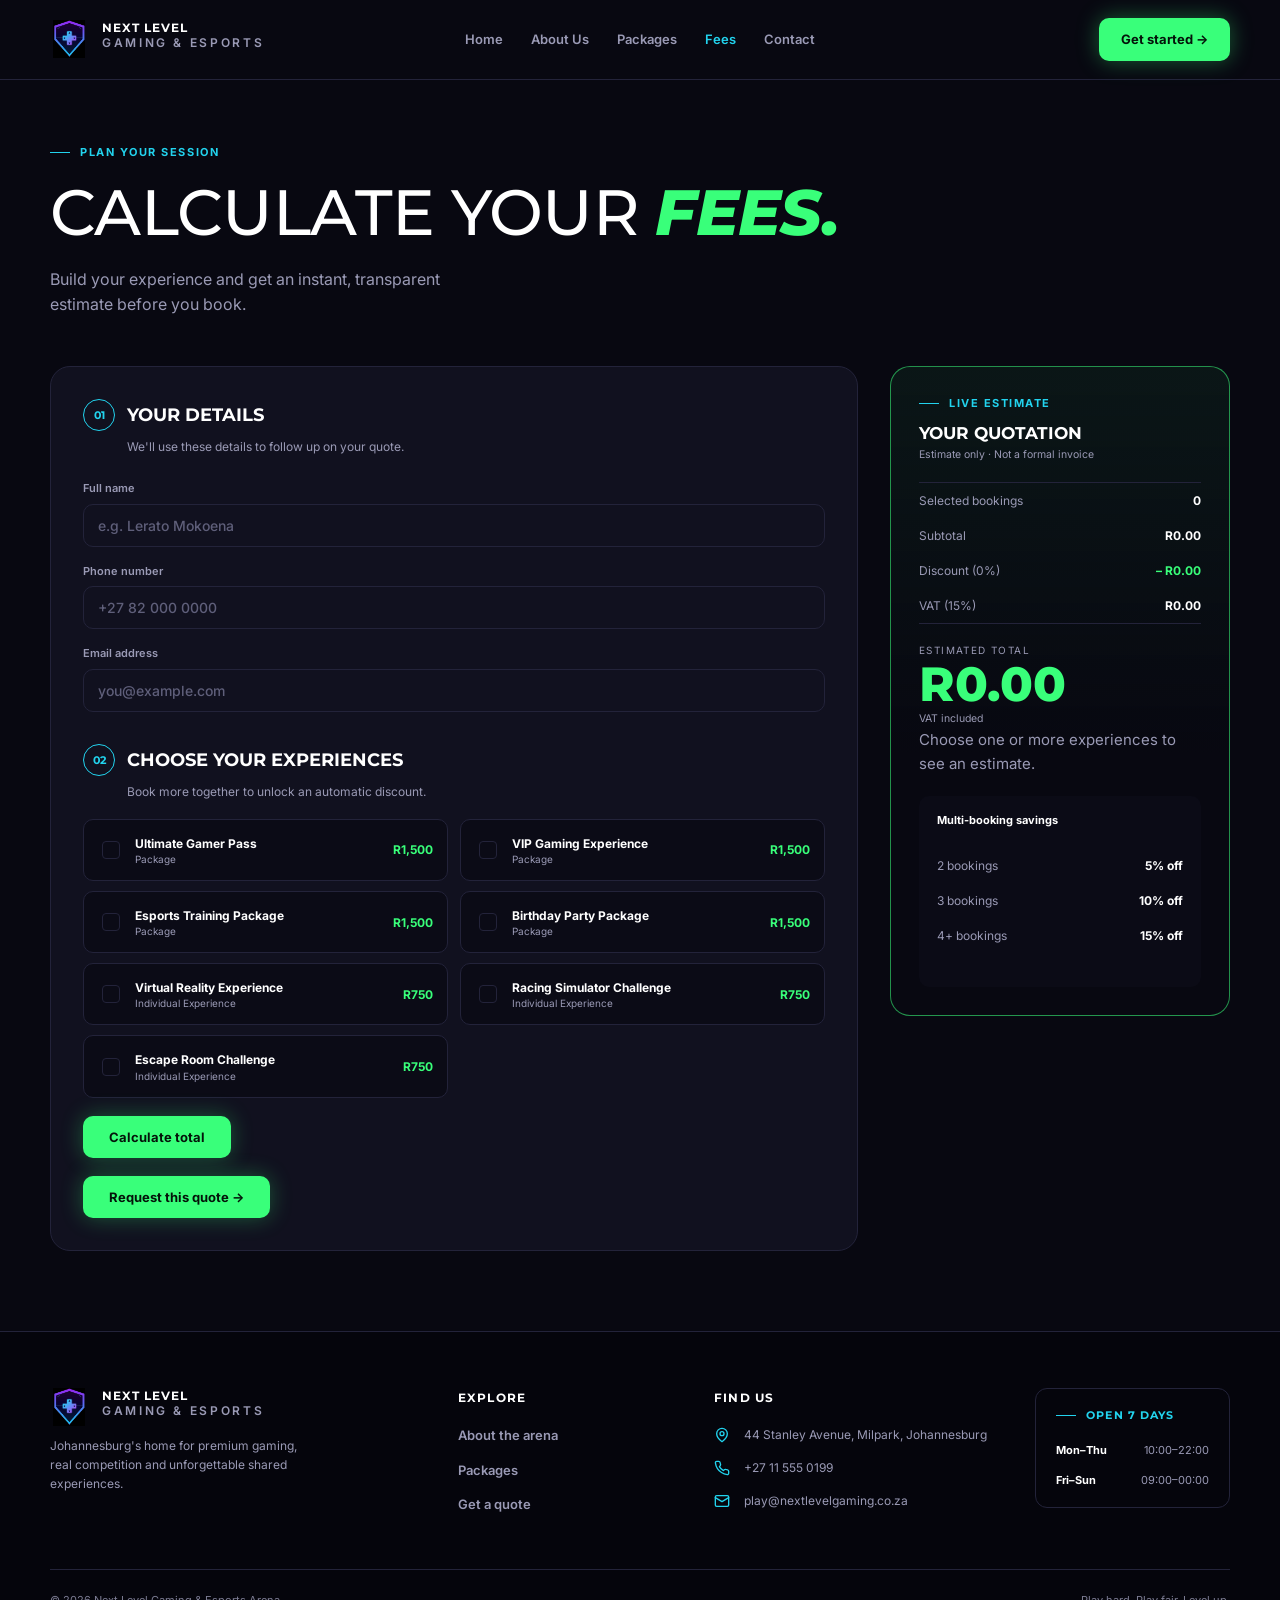
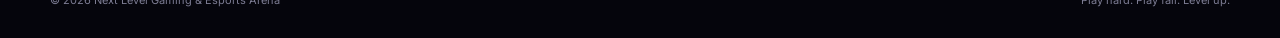
==== Website/fees.html @ 8eacd1ee "Mmmm" ====
<!DOCTYPE html>
<html lang="en">
<head>
    <meta charset="UTF-8">
    <meta name="viewport" content="width=device-width, initial-scale=1.0">
    <title>Calculate Your Fees | Next Level Gaming &amp; Esports Arena</title>
    <link rel="preconnect" href="https://fonts.googleapis.com">
    <link rel="preconnect" href="https://fonts.gstatic.com" crossorigin>
    <link href="https://fonts.googleapis.com/css2?family=Inter:wght@400;500;600&amp;family=Montserrat:ital,wght@0,500;0,600;0,700;0,800;1,800&amp;display=swap" rel="stylesheet">
    <link rel="stylesheet" href="css/style.css">
    <script src="script.js" defer></script>
</head>
<body class="fees">
    <header>
        <a href="index.html">
            <img src="images/logo.png" alt="Next Level Gaming &amp; Esports logo">
            <strong>NEXT LEVEL</strong><br>
            GAMING &amp; ESPORTS
        </a>

        <nav>
            <a href="index.html">Home</a>
            <a href="about.html">About Us</a>
            <a href="packages.html">Packages</a>
            <a href="fees.html" class="active">Fees</a>
            <a href="contact.html">Contact</a>
        </nav>

        <a href="fees.html">Get started →</a>
    </header>

    <main>
        <!-- Intro -->
        <section>
            <p>Plan your session</p>
            <h1>Calculate your <em>Fees.</em></h1>
            <p>Build your experience and get an instant, transparent estimate before you book.</p>
        </section>

        <!-- Quote form and live quotation -->
        <section>
            <form id="quote-form" action="#" method="post">
                <!-- Step 1: details -->
                <h2><span>01</span> Your details</h2>
                <p>We'll use these details to follow up on your quote.</p>

                <label for="name">Full name</label>
                <input type="text" id="name" name="name" placeholder="e.g. Lerato Mokoena" required>

                <label for="phone">Phone number</label>
                <input type="tel" id="phone" name="phone" placeholder="+27 82 000 0000" pattern="[0-9+()\s-]{7,20}" title="Enter a phone number using digits, spaces, +, parentheses or hyphens." required>

                <label for="email">Email address</label>
                <input type="email" id="email" name="email" placeholder="you@example.com" required>

                <!-- Step 2: experiences -->
                <h2><span>02</span> Choose your experiences</h2>
                <p>Book more together to unlock an automatic discount.</p>

                <!-- Ultimate Gamer Pass -->
                <div>
                    <input type="checkbox" id="ultimate-gamer-pass" name="experience" value="ultimate-gamer-pass">
                    <label for="ultimate-gamer-pass">Ultimate Gamer Pass</label>
                    <p>Package</p>
                    <p>R1,500</p>
                </div>

                <!-- VIP Gaming Experience -->
                <div>
                    <input type="checkbox" id="vip-gaming-experience" name="experience" value="vip-gaming-experience">
                    <label for="vip-gaming-experience">VIP Gaming Experience</label>
                    <p>Package</p>
                    <p>R1,500</p>
                </div>

                <!-- Esports Training Package -->
                <div>
                    <input type="checkbox" id="esports-training-package" name="experience" value="esports-training-package">
                    <label for="esports-training-package">Esports Training Package</label>
                    <p>Package</p>
                    <p>R1,500</p>
                </div>

                <!-- Birthday Party Package -->
                <div>
                    <input type="checkbox" id="birthday-party-package" name="experience" value="birthday-party-package">
                    <label for="birthday-party-package">Birthday Party Package</label>
                    <p>Package</p>
                    <p>R1,500</p>
                </div>

                <!-- Virtual Reality Experience -->
                <div>
                    <input type="checkbox" id="virtual-reality-experience" name="experience" value="virtual-reality-experience">
                    <label for="virtual-reality-experience">Virtual Reality Experience</label>
                    <p>Individual Experience</p>
                    <p>R750</p>
                </div>

                <!-- Racing Simulator Challenge -->
                <div>
                    <input type="checkbox" id="racing-simulator-challenge" name="experience" value="racing-simulator-challenge">
                    <label for="racing-simulator-challenge">Racing Simulator Challenge</label>
                    <p>Individual Experience</p>
                    <p>R750</p>
                </div>

                <!-- Escape Room Challenge -->
                <div>
                    <input type="checkbox" id="escape-room-challenge" name="experience" value="escape-room-challenge">
                    <label for="escape-room-challenge">Escape Room Challenge</label>
                    <p>Individual Experience</p>
                    <p>R750</p>
                </div>

                <button type="button" id="calculate-quote">Calculate total</button>
                <button type="submit">Request this quote →</button>
            </form>

            <!-- Live quotation, updated as experiences are selected. -->
            <aside>
                <p>Live estimate</p>
                <h2>Your quotation</h2>
                <p>Estimate only · Not a formal invoice</p>

                <table>
                    <tr>
                        <td>Selected bookings</td>
                        <td id="booking-count">0</td>
                    </tr>
                    <tr>
                        <td>Subtotal</td>
                        <td id="quote-subtotal">R0</td>
                    </tr>
                    <tr>
                        <td id="quote-discount-label">Discount (0%)</td>
                        <td id="quote-discount">– R0</td>
                    </tr>
                    <tr>
                        <td>VAT (15%)</td>
                        <td id="quote-vat">R0</td>
                    </tr>
                </table>

                <p>Estimated total</p>
                <p><strong id="quote-total">R0</strong></p>
                <p>VAT included</p>
                <p id="quote-feedback" role="status" aria-live="polite"></p>

                <div class="savings">
                <h3>Multi-booking savings</h3>
                <table>
                    <tr>
                        <td>2 bookings</td>
                        <td>5% off</td>
                    </tr>
                    <tr>
                        <td>3 bookings</td>
                        <td>10% off</td>
                    </tr>
                    <tr>
                        <td>4+ bookings</td>
                        <td>15% off</td>
                    </tr>
                </table>
                </div>
            </aside>
        </section>
    </main>

    <footer>
        <div>
            <a href="index.html">
                <img src="images/logo.png" alt="Next Level Gaming &amp; Esports logo">
                <strong>NEXT LEVEL</strong><br>
                GAMING &amp; ESPORTS
            </a>
            <p>Johannesburg's home for premium gaming, real competition and unforgettable shared experiences.</p>
        </div>

        <div>
            <h4>Explore</h4>
            <ul>
                <li><a href="about.html">About the arena</a></li>
                <li><a href="packages.html">Packages</a></li>
                <li><a href="fees.html">Get a quote</a></li>
            </ul>
        </div>

        <div>
            <h4>Find us</h4>
            <ul>
                <li>44 Stanley Avenue, Milpark, Johannesburg</li>
                <li><a href="tel:+27115550199">+27 11 555 0199</a></li>
                <li><a href="mailto:play@nextlevelgaming.co.za">play@nextlevelgaming.co.za</a></li>
            </ul>
        </div>

        <div>
            <h4>Open 7 days</h4>
            <ul>
                <li><strong>Mon–Thu</strong> <span>10:00–22:00</span></li>
                <li><strong>Fri–Sun</strong> <span>09:00–00:00</span></li>
            </ul>
        </div>

        <div>
            <p>&copy; 2026 Next Level Gaming &amp; Esports Arena</p>
            <p>Play hard. Play fair. Level up.</p>
        </div>
    </footer>
</body>
</html>
---- Website/css/style.css ----
/* ==========================================================
   Next Level Gaming & Esports Arena
   ========================================================== */

:root {
    --bg: #080811;
    --panel: #11111f;
    --field: #0b0b16;
    --line: #23233a;
    --text: #ffffff;
    --muted: #9a9ab5;
    --green: #39ff7a;
    --cyan: #22d3ee;
    --radius: 20px;
    --gutter: max(24px, calc((100% - 1180px) / 2));
}

/* ---------- Base ---------- */
*, *::before, *::after { box-sizing: border-box; }

body {
    margin: 0;
    background: var(--bg);
    color: var(--text);
    font-family: "Inter", system-ui, sans-serif;
    font-size: 15px;
    line-height: 1.6;
}

img { max-width: 100%; display: block; }
a { color: inherit; text-decoration: none; }
ul { list-style: none; margin: 0; padding: 0; }
p { margin: 0; color: var(--muted); }
h1, h2, h3, h4 { margin: 0; font-family: "Montserrat", sans-serif; text-transform: uppercase; }
strong { color: var(--text); }

h1 {
    font-size: clamp(2.6rem, 6vw, 4rem);
    font-weight: 500;
    line-height: 1.05;
    letter-spacing: -0.01em;
}
h1 em { color: var(--green); font-weight: 800; font-style: italic; }
h2 { font-size: clamp(1.4rem, 2.6vw, 1.9rem); font-weight: 700; line-height: 1.1; }

a:focus-visible, button:focus-visible, input:focus-visible,
select:focus-visible, textarea:focus-visible {
    outline: 2px solid var(--cyan);
    outline-offset: 2px;
}

main { padding: 0 var(--gutter) 80px; }
main > section { padding: 72px 0 0; }

/* small cyan label with a line in front */
main section > p:first-child,
aside > p:first-child {
    display: flex;
    align-items: center;
    gap: 10px;
    color: var(--cyan);
    font-size: 11px;
    font-weight: 700;
    letter-spacing: 0.14em;
    text-transform: uppercase;
}
main section > p:first-child::before,
aside > p:first-child::before {
    content: "";
    width: 20px;
    height: 1px;
    background: currentColor;
}

/* ---------- Header ---------- */
header {
    display: grid;
    grid-template-columns: 1fr auto 1fr;
    align-items: center;
    padding: 18px var(--gutter);
    border-bottom: 1px solid var(--line);
    background: var(--bg);
    position: sticky;
    top: 0;
    z-index: 10;
}

header nav { display: flex; gap: 28px; }
header nav a {
    color: var(--muted);
    font-size: 13px;
    font-weight: 600;
    transition: color 0.2s;
}
header nav a:hover { color: var(--text); }
header nav a.active { color: var(--cyan); }

/* logo (header + footer) */
header > a:first-child,
footer > div:first-child > a {
    position: relative;
    display: block;
    padding-left: 52px;
    min-height: 38px;
    color: var(--muted);
    font-size: 12px;
    font-weight: 600;
    letter-spacing: 0.22em;
    line-height: 1.25;
    text-transform: uppercase;
}
header > a:first-child br,
footer > div:first-child > a br { display: none; }
header > a:first-child strong,
footer > div:first-child > a strong {
    display: block;
    color: var(--text);
    font-family: "Montserrat", sans-serif;
    font-weight: 700;
    letter-spacing: 0.08em;
}
header > a:first-child img,
footer > div:first-child > a img {
    position: absolute;
    left: 0;
    top: 0;
    width: 38px;
    height: 38px;
    padding: 0;
    object-fit: contain;
    border: 0;
    border-radius: 0;
    background: none;
    font-size: 0;
}

/* header call-to-action button */
header > a:last-child {
    justify-self: end;
    padding: 11px 22px;
    border-radius: 10px;
    background: var(--green);
    color: #04140a;
    font-size: 13px;
    font-weight: 700;
    box-shadow: 0 0 22px rgba(57, 255, 122, 0.35);
    transition: transform 0.2s;
}
header > a:last-child:hover { transform: translateY(-2px); }

/* ---------- Buttons ---------- */
main section > a,
form button {
    display: inline-block;
    padding: 13px 26px;
    border: 0;
    border-radius: 10px;
    background: var(--green);
    color: #04140a;
    font: 700 13px "Inter", sans-serif;
    box-shadow: 0 0 22px rgba(57, 255, 122, 0.3);
    cursor: pointer;
    transition: transform 0.2s;
}
main section > a:hover, form button:hover { transform: translateY(-2px); }

/* ---------- Footer ---------- */
footer {
    display: grid;
    grid-template-columns: 1.7fr 1fr 1.3fr 0.9fr;
    gap: 40px;
    padding: 56px var(--gutter) 28px;
    border-top: 1px solid var(--line);
    background: #05050c;
    font-size: 12px;
}
footer p { font-size: 12px; }
footer > div:first-child p { margin-top: 10px; max-width: 260px; }

footer h4 {
    margin-bottom: 18px;
    font-size: 12px;
    font-weight: 700;
    letter-spacing: 0.1em;
}
footer li { margin-bottom: 14px; color: var(--muted); }
footer li a:hover { color: var(--cyan); }

/* explore links */
footer > div:nth-child(2) li a { font-size: 13px; font-weight: 600; }

/* find-us icons */
footer > div:nth-child(3) li { position: relative; padding-left: 30px; }
footer > div:nth-child(3) li::before {
    content: "";
    position: absolute;
    left: 0;
    top: 2px;
    width: 16px;
    height: 16px;
    background: center / contain no-repeat;
}
footer > div:nth-child(3) li:nth-child(1)::before {
    background-image: url("data:image/svg+xml,%3Csvg xmlns='http://www.w3.org/2000/svg' viewBox='0 0 24 24' fill='none' stroke='%2322d3ee' stroke-width='2' stroke-linecap='round' stroke-linejoin='round'%3E%3Cpath d='M20 10c0 6-8 12-8 12S4 16 4 10a8 8 0 0 1 16 0z'/%3E%3Ccircle cx='12' cy='10' r='3'/%3E%3C/svg%3E");
}
footer > div:nth-child(3) li:nth-child(2)::before {
    background-image: url("data:image/svg+xml,%3Csvg xmlns='http://www.w3.org/2000/svg' viewBox='0 0 24 24' fill='none' stroke='%2322d3ee' stroke-width='2' stroke-linecap='round' stroke-linejoin='round'%3E%3Cpath d='M22 16.9v3a2 2 0 0 1-2.2 2 19.8 19.8 0 0 1-8.6-3.1 19.5 19.5 0 0 1-6-6A19.8 19.8 0 0 1 2.1 4.2 2 2 0 0 1 4.1 2h3a2 2 0 0 1 2 1.7c.1 1 .4 1.9.7 2.8a2 2 0 0 1-.5 2.1L8.1 9.9a16 16 0 0 0 6 6l1.3-1.3a2 2 0 0 1 2.1-.4c.9.3 1.8.6 2.8.7a2 2 0 0 1 1.7 2z'/%3E%3C/svg%3E");
}
footer > div:nth-child(3) li:nth-child(3)::before {
    background-image: url("data:image/svg+xml,%3Csvg xmlns='http://www.w3.org/2000/svg' viewBox='0 0 24 24' fill='none' stroke='%2322d3ee' stroke-width='2' stroke-linecap='round' stroke-linejoin='round'%3E%3Crect x='2' y='4' width='20' height='16' rx='2'/%3E%3Cpath d='m22 7-10 6L2 7'/%3E%3C/svg%3E");
}

/* opening hours card */
footer > div:nth-child(4) {
    align-self: start;
    padding: 18px 20px 6px;
    border: 1px solid var(--line);
    border-radius: 12px;
}
footer > div:nth-child(4) h4 {
    display: flex;
    align-items: center;
    gap: 10px;
    color: var(--cyan);
    font-size: 11px;
}
footer > div:nth-child(4) h4::before {
    content: "";
    width: 20px;
    height: 1px;
    background: currentColor;
}
footer > div:nth-child(4) li {
    display: flex;
    justify-content: space-between;
    gap: 12px;
    margin-bottom: 12px;
    font-size: 11px;
}

/* copyright bar */
footer > div:last-child {
    grid-column: 1 / -1;
    display: flex;
    justify-content: space-between;
    padding-top: 22px;
    border-top: 1px solid var(--line);
}
footer > div:last-child p { font-size: 11px; opacity: 0.8; }

/* ==========================================================
   ABOUT
   ========================================================== */
.about main > section:nth-of-type(1) {
    display: grid;
    grid-template-columns: 1fr 1fr;
    grid-template-rows: 1fr auto auto auto 1fr;
    column-gap: 60px;
    min-height: 560px;
    padding-top: 48px;
}
.about main > section:nth-of-type(1) > p:nth-child(1) { grid-row: 2; grid-column: 1; }
.about main > section:nth-of-type(1) > h1 { grid-row: 3; grid-column: 1; margin: 18px 0 20px; }
.about main > section:nth-of-type(1) > p:nth-child(3) { grid-row: 4; grid-column: 1; max-width: 360px; font-size: 16px; }
.about main > section:nth-of-type(1) > img {
    grid-column: 2;
    grid-row: 1 / -1;
    width: 100%;
    height: 100%;
    min-height: 380px;
    object-fit: cover;
    border: 1px solid var(--line);
    border-radius: 28px;
}

/* history */
.about main > section:nth-of-type(2) {
    display: grid;
    grid-template-columns: 1fr 1.2fr;
    column-gap: 60px;
    margin-top: 72px;
    border-top: 1px solid var(--line);
}
.about main > section:nth-of-type(2) > p:first-child,
.about main > section:nth-of-type(2) > h2 { grid-column: 1; max-width: 300px; }
.about main > section:nth-of-type(2) > h2 { margin-top: 16px; font-size: 1.5rem; }
.about main > section:nth-of-type(2) > p:nth-of-type(n+2) { grid-column: 2; font-size: 14px; }
.about main > section:nth-of-type(2) > p:nth-of-type(2) { grid-row: 1 / span 2; align-self: start; margin-top: 4px; }
.about main > section:nth-of-type(2) > p:nth-of-type(3) { grid-row: 3; margin-top: 0; }
.about main > section:nth-of-type(2) > h2 { grid-row: 2; }

/* vision, mission, goals */
.about main > section:nth-of-type(3) {
    display: grid;
    grid-template-columns: repeat(3, 1fr);
    gap: 12px;
    padding-top: 56px;
}
.about main > section:nth-of-type(3) > div {
    display: flex;
    flex-direction: column;
    min-height: 190px;
    padding: 26px;
    border-top: 1px solid rgba(255, 255, 255, 0.75);
    border-radius: 4px;
    background: var(--panel);
}
.about main > section:nth-of-type(3) > div > p:first-child {
    margin-bottom: auto;
    color: var(--cyan);
    font-size: 11px;
    font-weight: 700;
}
.about main > section:nth-of-type(3) h2 { font-size: 1rem; margin-bottom: 4px; }
.about main > section:nth-of-type(3) > div > p:last-child { font-size: 12.5px; }

/* call to action */
.about main > section:nth-of-type(4) {
    display: grid;
    grid-template-columns: 1fr auto;
    align-items: center;
    margin-top: 72px;
    padding: 44px 36px;
    border-radius: 28px;
    background: var(--green);
}
.about main > section:nth-of-type(4) > p:first-child { color: #04140a; grid-column: 1; }
.about main > section:nth-of-type(4) > h2 { grid-column: 1; margin-top: 6px; color: #04140a; font-weight: 800; }
.about main > section:nth-of-type(4) > a {
    grid-column: 2;
    grid-row: 1 / span 2;
    background: #05050c;
    color: var(--text);
    box-shadow: none;
}

/* ==========================================================
   PACKAGES
   ========================================================== */
.packages main > section:nth-of-type(1) {
    display: grid;
    grid-template-columns: 1fr 200px;
    column-gap: 40px;
    padding-top: 64px;
}
.packages main > section:nth-of-type(1) > * { grid-column: 1; }
.packages main > section:nth-of-type(1) > h1 { margin: 18px 0 20px; }
.packages main > section:nth-of-type(1) > p:nth-child(3) { max-width: 380px; font-size: 16px; }
.packages label[for="category"] {
    grid-column: 2;
    grid-row: 3;
    align-self: start;
    margin-top: -8px;
    color: var(--muted);
    font-size: 11px;
    font-weight: 600;
}
.packages #category {
    grid-column: 2;
    grid-row: 3;
    align-self: end;
}

select, input, textarea {
    width: 100%;
    padding: 12px 14px;
    border: 1px solid var(--line);
    border-radius: 10px;
    background: var(--panel);
    color: var(--text);
    font: 500 14px "Inter", sans-serif;
}
select {
    appearance: none;
    padding-right: 38px;
    cursor: pointer;
    background-image: url("data:image/svg+xml,%3Csvg xmlns='http://www.w3.org/2000/svg' viewBox='0 0 24 24' fill='none' stroke='white' stroke-width='2.5' stroke-linecap='round' stroke-linejoin='round'%3E%3Cpath d='m6 9 6 6 6-6'/%3E%3C/svg%3E");
    background-repeat: no-repeat;
    background-position: right 12px center;
    background-size: 14px;
}
input::placeholder, textarea::placeholder { color: #5f5f7a; }
input:focus, textarea:focus, select:focus { border-color: var(--cyan); }

.packages main > section:nth-of-type(2) {
    display: grid;
    grid-template-columns: 1fr auto;
    align-items: center;
    row-gap: 20px;
    padding-top: 56px;
}
.table-card {
    grid-column: 1 / -1;
    overflow-x: auto;
    border: 1px solid var(--line);
    border-radius: var(--radius);
    background: var(--bg);
}
.table-card table { width: 100%; border-collapse: collapse; }
.table-card th {
    padding: 22px 24px;
    color: var(--muted);
    font-size: 10.5px;
    font-weight: 600;
    letter-spacing: 0.14em;
    text-align: left;
    text-transform: uppercase;
}
.table-card td { padding: 20px 24px; border-top: 1px solid var(--line); vertical-align: middle; }
.table-card td:nth-child(1) { font-family: "Montserrat", sans-serif; font-size: 14px; font-weight: 700; white-space: nowrap; }
.table-card td:nth-child(1) img {
    display: inline-block;
    width: 36px;
    height: 36px;
    margin-right: 14px;
    padding: 9px;
    vertical-align: middle;
    border-radius: 8px;
    background: rgba(57, 255, 122, 0.14);
    font-size: 0;
}
.table-card td:nth-child(3) { font-weight: 700; white-space: nowrap; }
.table-card td:nth-child(4) { max-width: 230px; color: var(--muted); font-size: 12px; }
.table-card td:nth-child(5) a { color: var(--muted); font-size: 12.5px; font-weight: 600; white-space: nowrap; }
.table-card td:nth-child(5) a:hover { color: var(--cyan); }

.pill {
    display: inline-block;
    padding: 4px 12px;
    border: 1px solid #34344f;
    border-radius: 999px;
    color: var(--muted);
    font-size: 10.5px;
    white-space: nowrap;
}

.packages main > section:nth-of-type(2) > p { font-size: 11px; }
.packages main > section:nth-of-type(2) > a {
    padding: 0;
    background: none;
    box-shadow: none;
    color: var(--muted);
}
.packages main > section:nth-of-type(2) > a:hover { color: var(--cyan); transform: none; }

/* ==========================================================
   FEES
   ========================================================== */
.fees main > section:nth-of-type(1),
.contact main > section:nth-of-type(1) { padding-top: 64px; }
.fees main > section:nth-of-type(1) > h1,
.contact main > section:nth-of-type(1) > h1 { margin: 18px 0 20px; }
.fees main > section:nth-of-type(1) > p:nth-child(3),
.contact main > section:nth-of-type(1) > p:nth-child(3) { max-width: 420px; font-size: 16px; }

.fees main > section:nth-of-type(2) {
    display: grid;
    grid-template-columns: 1fr 340px;
    gap: 32px;
    align-items: start;
    padding-top: 48px;
}

/* cards */
.fees form,
.contact form {
    padding: 32px;
    border: 1px solid var(--line);
    border-radius: var(--radius);
    background: var(--panel);
}
.fees form {
    display: grid;
    grid-template-columns: 1fr 1fr;
    gap: 10px 12px;
}
.fees form > * { grid-column: 1 / -1; }

label { color: var(--muted); font-size: 11px; font-weight: 600; }
.fees form > label { margin: 6px 0 -4px; }

.fees form h2 {
    display: flex;
    align-items: center;
    gap: 12px;
    font-size: 1.15rem;
}
.fees form h2:nth-of-type(2) { margin-top: 22px; }
.fees form h2 span {
    display: grid;
    place-items: center;
    width: 32px;
    height: 32px;
    border: 1.5px solid var(--cyan);
    border-radius: 50%;
    color: var(--cyan);
    font-size: 11px;
}
.fees form h2 + p { margin: -4px 0 8px 44px; font-size: 12px; }

/* experience choices */
.fees form > div {
    grid-column: auto;
    display: grid;
    grid-template-columns: auto 1fr auto;
    align-items: center;
    column-gap: 12px;
    padding: 14px;
    border: 1px solid var(--line);
    border-radius: 10px;
    background: var(--field);
    transition: border-color 0.2s;
}
.fees form > div:has(input:checked) { border-color: var(--green); }
.fees form > div input { grid-row: 1 / span 2; width: 18px; height: 18px; padding: 0; appearance: none; cursor: pointer; border-radius: 4px; border-width: 1.5px; background: transparent; }
.fees form > div input:checked {
    border-color: var(--green);
    background: var(--green) url("data:image/svg+xml,%3Csvg xmlns='http://www.w3.org/2000/svg' viewBox='0 0 24 24' fill='none' stroke='%2304140a' stroke-width='4' stroke-linecap='round' stroke-linejoin='round'%3E%3Cpath d='M5 12l5 5 9-10'/%3E%3C/svg%3E") center / 12px no-repeat;
}
.fees form > div label { grid-column: 2; color: var(--text); font-size: 12px; font-weight: 700; cursor: pointer; }
.fees form > div p:nth-of-type(1) { grid-column: 2; font-size: 10px; line-height: 1.3; }
.fees form > div p:nth-of-type(2) {
    grid-column: 3;
    grid-row: 1 / span 2;
    color: var(--green);
    font-size: 12px;
    font-weight: 700;
}
.fees form button { justify-self: start; margin-top: 8px; }

/* live quote */
.fees aside {
    position: sticky;
    top: 96px;
    padding: 28px;
    border: 1px solid rgba(57, 255, 122, 0.55);
    border-radius: var(--radius);
    background: linear-gradient(180deg, rgba(57, 255, 122, 0.06), var(--bg) 60%);
}
.fees aside h2 { margin-top: 12px; font-size: 1.05rem; }
.fees aside > p:nth-of-type(2) { margin-top: 4px; font-size: 10.5px; }
.fees aside table { width: 100%; margin: 18px 0; border-collapse: collapse; font-size: 12px; }
.fees aside td { padding: 8px 0; color: var(--muted); }
.fees aside td:last-child { color: var(--text); font-weight: 700; text-align: right; }
.fees aside > table:first-of-type { border-top: 1px solid var(--line); border-bottom: 1px solid var(--line); padding: 8px 0; }
.fees aside > table:first-of-type tr:nth-child(3) td:last-child { color: var(--green); }
.fees aside > p:nth-of-type(3) { font-size: 10px; letter-spacing: 0.14em; text-transform: uppercase; }
.fees aside > p:nth-of-type(4) strong {
    color: var(--green);
    font: 800 48px/1.1 "Montserrat", sans-serif;
}
.fees aside > p:nth-of-type(5) { font-size: 10.5px; }

.savings { margin-top: 20px; padding: 16px 18px; border-radius: 10px; background: var(--field); }
.savings h3 { font-size: 11px; text-transform: none; font-family: "Inter", sans-serif; font-weight: 700; }
.savings table { margin: 8px 0 0; font-size: 11px; }
.savings td { padding: 5px 0; }

/* ==========================================================
   CONTACT
   ========================================================== */
.contact main > section:nth-of-type(2) {
    display: grid;
    grid-template-columns: 1.4fr 1fr;
    gap: 28px;
    align-items: start;
    padding-top: 48px;
}
.contact form { display: grid; grid-template-columns: 1fr 1fr; gap: 8px 12px; padding: 0; border: 0; background: none; }
.contact main > section:nth-of-type(2) > div {
    padding: 32px;
    border: 1px solid var(--line);
    border-radius: var(--radius);
    background: var(--panel);
}
.contact main > section:nth-of-type(2) > div h2 { font-size: 1.05rem; }
.contact main > section:nth-of-type(2) > div > p { margin: 4px 0 22px; font-size: 12px; }

.contact label[for="name"]    { grid-column: 1; grid-row: 1; }
.contact #name                { grid-column: 1; grid-row: 2; }
.contact label[for="email"]   { grid-column: 2; grid-row: 1; }
.contact #email               { grid-column: 2; grid-row: 2; }
.contact label[for="subject"] { grid-column: 1 / -1; grid-row: 3; margin-top: 8px; }
.contact #subject             { grid-column: 1 / -1; grid-row: 4; }
.contact label[for="message"] { grid-column: 1 / -1; grid-row: 5; margin-top: 8px; }
.contact #message             { grid-column: 1 / -1; grid-row: 6; min-height: 120px; resize: vertical; }
.contact form button          { grid-column: 1; grid-row: 7; justify-self: start; margin-top: 12px; }

.contact aside {
    position: relative;
    overflow: hidden;
    border: 1px solid var(--line);
    border-radius: var(--radius);
    background: var(--panel);
}
.contact aside > iframe {
    display: block;
    width: 100%;
    height: 220px;
    border: 0;
    filter: invert(92%) hue-rotate(180deg) saturate(0.4) brightness(0.8);
}
.contact aside > p {
    position: absolute;
    top: 142px;
    left: 18px;
    padding: 10px 14px;
    border: 1px solid var(--line);
    border-radius: 8px;
    background: rgba(8, 8, 17, 0.92);
    font-size: 10px;
    line-height: 1.4;
    display: block;
}
.contact aside > p::before { display: none; }
.contact aside > p strong { font-size: 10px; }

.contact aside > div {
    display: grid;
    grid-template-columns: 36px 1fr;
    column-gap: 14px;
    align-items: center;
    padding: 12px 24px;
}
.contact aside > div:nth-of-type(1) { padding-top: 22px; }
.contact aside > div:last-child { padding-bottom: 26px; }
.contact aside > div img {
    grid-row: 1 / span 2;
    width: 36px;
    height: 36px;
    padding: 9px;
    border-radius: 8px;
    background: rgba(34, 211, 238, 0.1);
    font-size: 0;
}
.contact aside > div p { line-height: 1.4; }
.contact aside > div p:first-of-type { color: var(--muted); font-size: 9.5px; letter-spacing: 0.14em; text-transform: uppercase; }
.contact aside > div p strong { font-size: 12px; }
.contact aside > div a:hover { color: var(--cyan); }

/* ==========================================================
   HOME
   ========================================================== */
.home main > section:nth-of-type(1) {
    position: relative;
    display: grid;
    align-content: center;
    justify-items: start;
    min-height: 620px;
    margin: 0 calc(var(--gutter) * -1);
    padding: 80px var(--gutter);
    background:
        radial-gradient(ellipse at 85% 30%, rgba(168, 45, 255, 0.35), transparent 55%),
        radial-gradient(ellipse at 10% 90%, rgba(57, 255, 122, 0.10), transparent 50%),
        var(--bg);
    /* add a background image later, e.g. url("../images/hero.jpg") center / cover */
}
.home main > section:nth-of-type(1) > h1 { margin: 18px 0 20px; max-width: 640px; }
.home main > section:nth-of-type(1) > p:nth-child(3) { max-width: 440px; margin-bottom: 30px; font-size: 16px; }
.home main > section:nth-of-type(1) > a { margin-right: 12px; }
.home main > section:nth-of-type(1) > a:nth-of-type(2) {
    margin: -46px 0 0 210px;
    background: transparent;
    border: 1px solid var(--line);
    color: var(--text);
    box-shadow: none;
}
.home main > section:nth-of-type(1) > ul {
    display: flex;
    gap: 44px;
    margin-top: 56px;
    color: var(--muted);
    font-size: 12px;
    line-height: 1.4;
}
.home main > section:nth-of-type(1) > ul strong {
    color: var(--green);
    font: 800 26px "Montserrat", sans-serif;
}
.home main > section:nth-of-type(1) > div {
    position: absolute;
    right: var(--gutter);
    bottom: 48px;
    padding: 14px 20px;
    border: 1px solid var(--line);
    border-radius: 12px;
    background: rgba(17, 17, 31, 0.9);
    font-size: 11px;
    line-height: 1.4;
}

/* hero background video: sits under a tinted overlay that keeps the purple/green glow */
.home main > section:nth-of-type(1) { overflow: hidden; }
.hero-video {
    position: absolute;
    inset: 0;
    width: 100%;
    height: 100%;
    object-fit: cover;
    z-index: 0;
}
.home main > section:nth-of-type(1)::before {
    content: "";
    position: absolute;
    inset: 0;
    z-index: 1;
    background:
        radial-gradient(ellipse at 85% 30%, rgba(168, 45, 255, 0.35), transparent 55%),
        radial-gradient(ellipse at 10% 90%, rgba(57, 255, 122, 0.12), transparent 50%),
        linear-gradient(90deg, rgba(8, 8, 17, 0.85) 0%, rgba(8, 8, 17, 0.45) 60%, rgba(8, 8, 17, 0.6) 100%);
}
.home main > section:nth-of-type(1) > :not(video):not(div) { position: relative; z-index: 2; }
.home main > section:nth-of-type(1) > div { z-index: 2; }
@media (prefers-reduced-motion: reduce) { .hero-video { display: none; } }

.home main > section:nth-of-type(2) {
    display: grid;
    grid-template-columns: repeat(3, 1fr);
    gap: 16px;
    padding-top: 96px;
}
.home main > section:nth-of-type(2) > p:nth-child(1),
.home main > section:nth-of-type(2) > h2,
.home main > section:nth-of-type(2) > p:nth-child(3) { grid-column: 1 / -1; }
.home main > section:nth-of-type(2) > h2 { margin: 14px 0 10px; }
.home main > section:nth-of-type(2) > p:nth-child(3) { max-width: 480px; margin-bottom: 24px; }
.home main > section:nth-of-type(2) > div {
    position: relative;
    min-height: 240px;
    padding: 28px;
    border: 1px solid var(--line);
    border-radius: var(--radius);
    background: var(--panel);
}
.home main > section:nth-of-type(2) > div img {
    width: 42px;
    height: 42px;
    margin-bottom: 40px;
    padding: 10px;
    border-radius: 10px;
    background: rgba(57, 255, 122, 0.12);
    font-size: 0;
}
.home main > section:nth-of-type(2) > div > p:nth-of-type(1) {
    position: absolute;
    top: 28px;
    right: 28px;
    color: var(--cyan);
    font-size: 11px;
    font-weight: 700;
}
.home main > section:nth-of-type(2) h3 { margin-bottom: 8px; font-size: 1rem; }
.home main > section:nth-of-type(2) > div > p:last-child { font-size: 13px; }

.home main > section:nth-of-type(3) {
    display: grid;
    grid-template-columns: 1fr 1fr;
    gap: 0 56px;
    align-items: center;
    padding-top: 96px;
}
.home main > section:nth-of-type(3) > img {
    grid-row: 1 / span 4;
    width: 100%;
    height: 380px;
    object-fit: cover;
    border: 1px solid var(--line);
    border-radius: 28px;
}
.home main > section:nth-of-type(3) blockquote { margin: 0 0 20px; }
.home main > section:nth-of-type(3) blockquote p {
    color: var(--text);
    font: 600 1.5rem/1.35 "Montserrat", sans-serif;
}
.home main > section:nth-of-type(3) > p { font-size: 13px; }
.home main > section:nth-of-type(3) > a { justify-self: start; margin-top: 26px; }

/* ==========================================================
   PACKAGE DETAIL
   ========================================================== */
.detail main { max-width: 1180px; margin: 0 auto; padding: 0 24px 80px; }
.detail main > nav:first-child { padding-top: 32px; color: var(--muted); font-size: 12px; }
.detail main > nav:first-child a:hover { color: var(--cyan); }

.detail main > section:nth-of-type(1) {
    display: grid;
    grid-template-columns: 1fr 1fr;
    column-gap: 56px;
    align-items: center;
    padding-top: 40px;
}
.detail main > section:nth-of-type(1) > h1 { margin: 16px 0 14px; }
.detail main > section:nth-of-type(1) > p:nth-child(3) strong {
    color: var(--green);
    font: 800 2rem "Montserrat", sans-serif;
}
.detail main > section:nth-of-type(1) > img {
    grid-column: 2;
    grid-row: 1 / span 3;
    width: 100%;
    height: 340px;
    object-fit: cover;
    border: 1px solid var(--line);
    border-radius: 28px;
}

.detail main > section:nth-of-type(2) {
    margin-top: 56px;
    padding: 36px;
    border: 1px solid var(--line);
    border-radius: var(--radius);
    background: var(--panel);
}
.detail main > section:nth-of-type(2) h2 { margin: 0 0 12px; font-size: 1.15rem; }
.detail main > section:nth-of-type(2) h2:nth-of-type(2) { margin-top: 32px; }
.detail main > section:nth-of-type(2) > p { max-width: 720px; margin-bottom: 12px; }
.detail main > section:nth-of-type(2) li {
    padding: 12px 0 12px 30px;
    border-top: 1px solid var(--line);
    color: var(--muted);
    position: relative;
}
.detail main > section:nth-of-type(2) li::before {
    content: "";
    position: absolute;
    left: 4px;
    top: 19px;
    width: 8px;
    height: 8px;
    border-radius: 50%;
    background: var(--green);
}
.detail main > section:nth-of-type(2) > a { margin-top: 26px; }

.detail main > aside {
    margin-top: 32px;
    padding: 28px 36px;
    border: 1px solid var(--line);
    border-radius: var(--radius);
}
.detail main > aside h2 { margin-bottom: 14px; font-size: 1.05rem; }
.detail main > aside li a { display: block; padding: 8px 0; color: var(--muted); }
.detail main > aside li a:hover { color: var(--cyan); }
.detail main > aside > a { display: inline-block; margin-top: 10px; color: var(--cyan); font-weight: 600; }

.detail main > nav:last-child {
    display: flex;
    justify-content: space-between;
    gap: 16px;
    margin-top: 32px;
}
.detail main > nav:last-child a {
    flex: 1;
    padding: 18px 22px;
    border: 1px solid var(--line);
    border-radius: 12px;
    color: var(--muted);
    font-size: 13px;
    font-weight: 600;
    transition: border-color 0.2s, color 0.2s;
}
.detail main > nav:last-child a:last-child { text-align: right; }
.detail main > nav:last-child a:hover { border-color: var(--cyan); color: var(--text); }

/* ==========================================================
   RESPONSIVE
   ========================================================== */
@media (max-width: 900px) {
    header { grid-template-columns: 1fr auto; row-gap: 14px; }
    header nav { grid-column: 1 / -1; grid-row: 2; gap: 20px; overflow-x: auto; }

    .about main > section:nth-of-type(1),
    .about main > section:nth-of-type(2),
    .about main > section:nth-of-type(3),
    .fees main > section:nth-of-type(2),
    .contact main > section:nth-of-type(2),
    .home main > section:nth-of-type(2),
    .home main > section:nth-of-type(3),
    .detail main > section:nth-of-type(1),
    .packages main > section:nth-of-type(1) { grid-template-columns: 1fr; }

    .about main > section:nth-of-type(1) { grid-template-rows: none; min-height: 0; }
    .about main > section:nth-of-type(1) > * { grid-column: 1 !important; grid-row: auto !important; }
    .about main > section:nth-of-type(1) > img { margin-top: 32px; }
    .about main > section:nth-of-type(2) > * { grid-column: 1 !important; grid-row: auto !important; }
    .about main > section:nth-of-type(4) { grid-template-columns: 1fr; gap: 20px; }
    .about main > section:nth-of-type(4) > * { grid-column: 1 !important; grid-row: auto !important; }

    .packages label[for="category"], .packages #category { grid-column: 1; grid-row: auto; margin-top: 16px; }
    .fees aside { position: static; }
    .detail main > section:nth-of-type(1) > img { grid-column: 1; grid-row: auto; margin-top: 24px; }
    .home main > section:nth-of-type(3) > img { grid-row: auto; margin-bottom: 28px; }
    .home main > section:nth-of-type(1) > a:nth-of-type(2) { margin: 14px 0 0; }
    .home main > section:nth-of-type(1) > div { display: none; }

    footer { grid-template-columns: 1fr 1fr; }
}

@media (max-width: 560px) {
    .fees form { grid-template-columns: 1fr; padding: 22px; }
    .fees form > div { grid-column: 1 / -1; }
    .contact form { grid-template-columns: 1fr; }
    .contact form > * { grid-column: 1 !important; grid-row: auto !important; }
    footer { grid-template-columns: 1fr; }
    footer > div:last-child { flex-direction: column; gap: 6px; }
}

@media (prefers-reduced-motion: reduce) {
    * { transition: none !important; }
}

/* Social profile links on the contact page */
.contact .social-links a { display: inline-block; margin: 2px 12px 2px 0; color: var(--cyan); font-size: 11px; }
.contact .social-links a:hover { color: var(--text); }
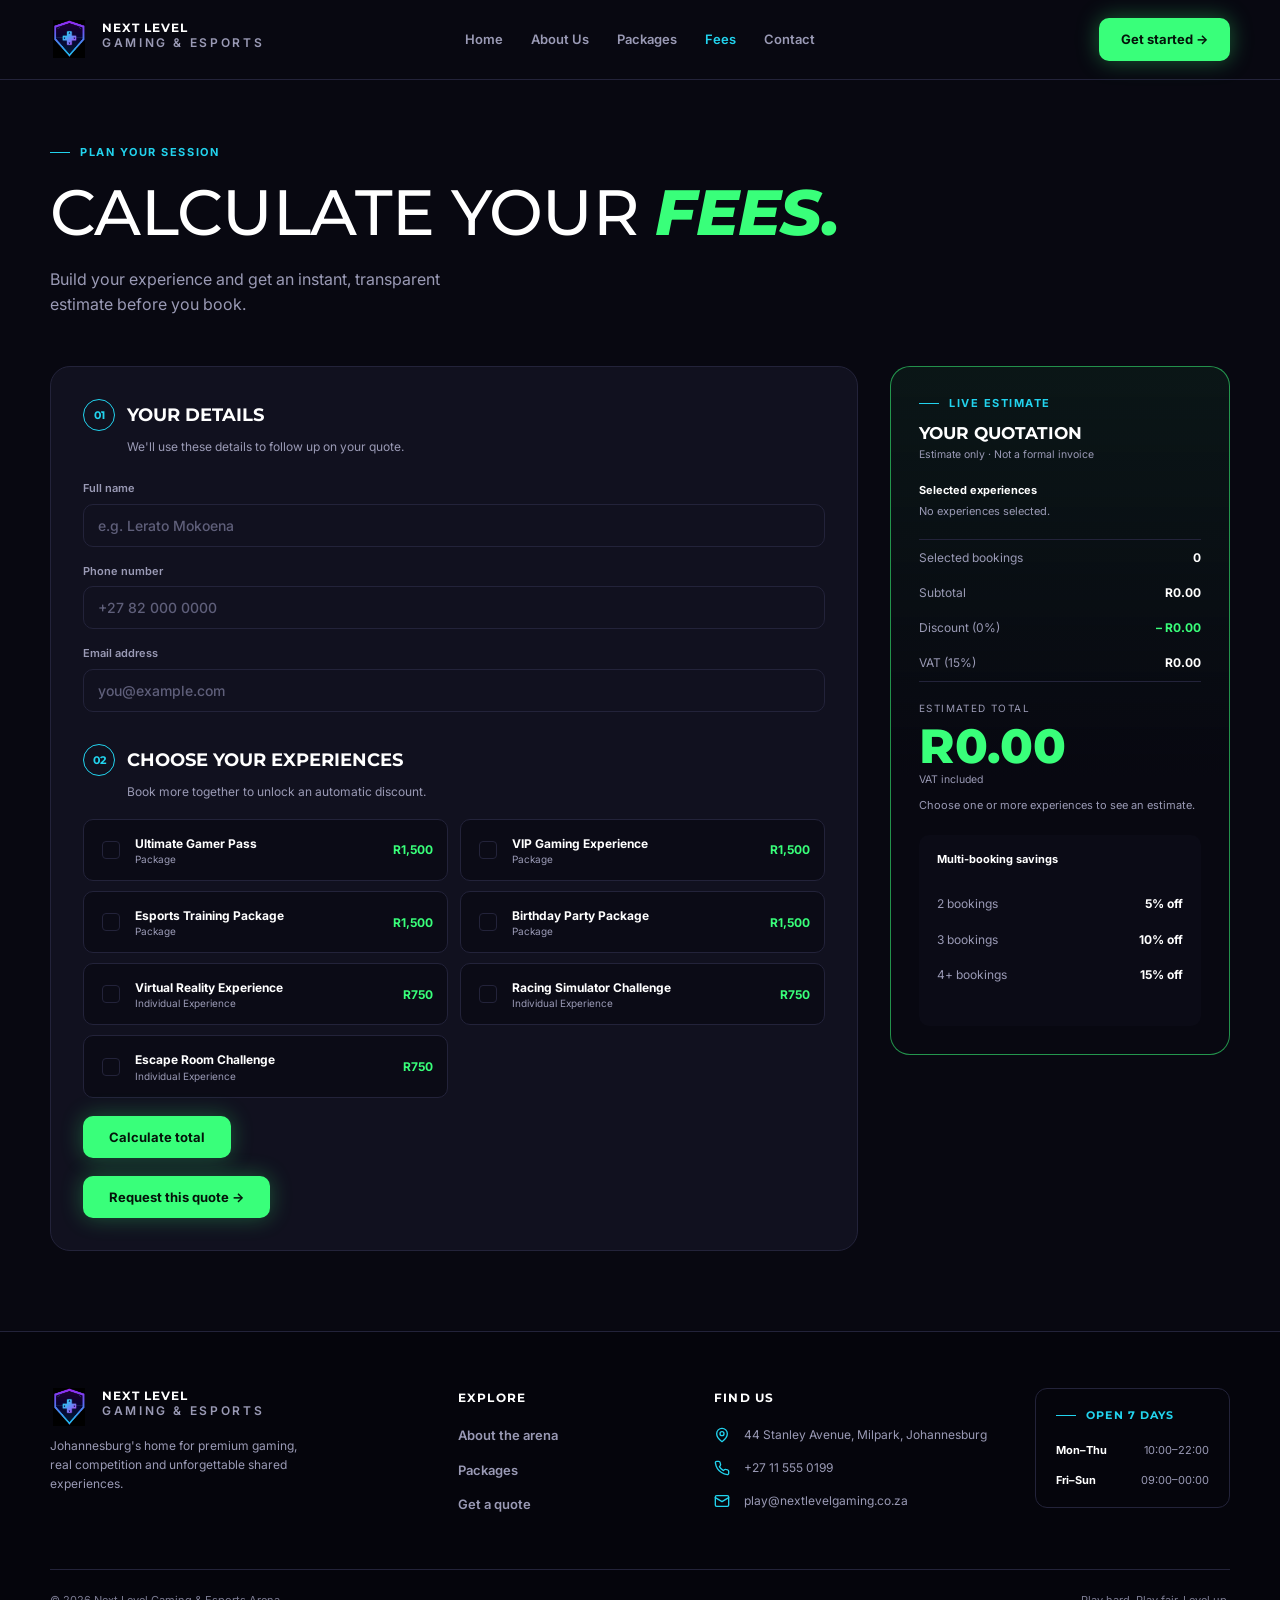
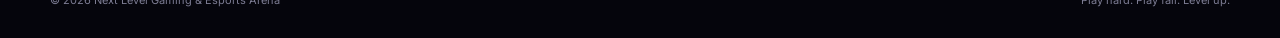
==== commit 79d44344: "hj" ====
--- a/Website/fees.html
+++ b/Website/fees.html
@@ -122,6 +122,8 @@
                 <p>Live estimate</p>
                 <h2>Your quotation</h2>
                 <p>Estimate only · Not a formal invoice</p>
+                <p class="quote-items-label"><strong>Selected experiences</strong></p>
+                <p id="quote-items" aria-live="polite">No experiences selected.</p>
 
                 <table>
                     <tr>
@@ -142,9 +144,9 @@
                     </tr>
                 </table>
 
-                <p>Estimated total</p>
-                <p><strong id="quote-total">R0</strong></p>
-                <p>VAT included</p>
+                <p id="quote-total-label">Estimated total</p>
+                <p class="quote-total-value"><strong id="quote-total">R0</strong></p>
+                <p class="vat-note">VAT included</p>
                 <p id="quote-feedback" role="status" aria-live="polite"></p>
 
                 <div class="savings">
--- a/Website/css/style.css
+++ b/Website/css/style.css
@@ -544,12 +544,16 @@
 .fees aside td:last-child { color: var(--text); font-weight: 700; text-align: right; }
 .fees aside > table:first-of-type { border-top: 1px solid var(--line); border-bottom: 1px solid var(--line); padding: 8px 0; }
 .fees aside > table:first-of-type tr:nth-child(3) td:last-child { color: var(--green); }
-.fees aside > p:nth-of-type(3) { font-size: 10px; letter-spacing: 0.14em; text-transform: uppercase; }
-.fees aside > p:nth-of-type(4) strong {
+.fees aside > #quote-total-label { font-size: 10px; letter-spacing: 0.14em; text-transform: uppercase; }
+.fees aside > .quote-total-value { margin-top: 4px; }
+.fees aside > .quote-total-value strong {
     color: var(--green);
     font: 800 48px/1.1 "Montserrat", sans-serif;
 }
-.fees aside > p:nth-of-type(5) { font-size: 10.5px; }
+.fees aside > .quote-items-label { margin-top: 18px; font-size: 11px; }
+.fees aside > #quote-items { margin-top: 4px; font-size: 11px; line-height: 1.6; overflow-wrap: anywhere; }
+.fees aside > .vat-note { font-size: 10.5px; }
+.fees aside > #quote-feedback { margin-top: 8px; font-size: 11px; }
 
 .savings { margin-top: 20px; padding: 16px 18px; border-radius: 10px; background: var(--field); }
 .savings h3 { font-size: 11px; text-transform: none; font-family: "Inter", sans-serif; font-weight: 700; }
